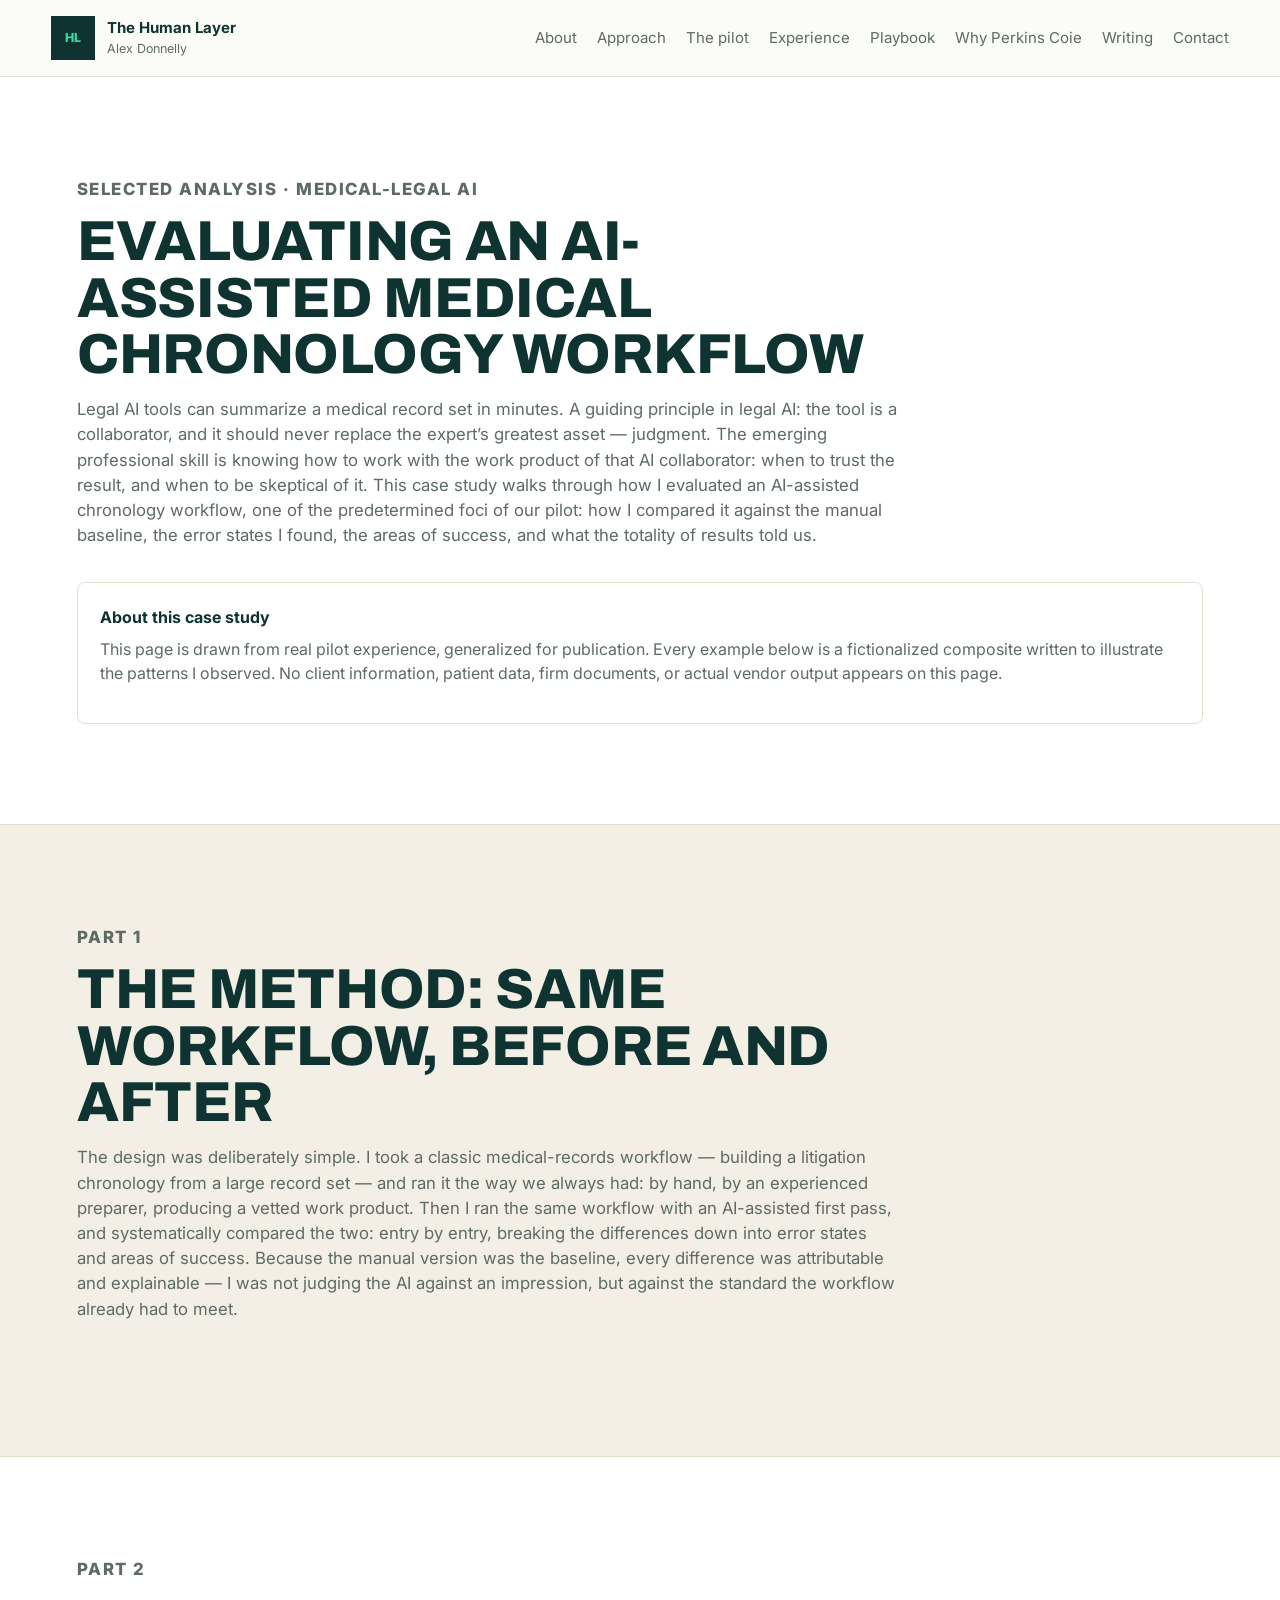
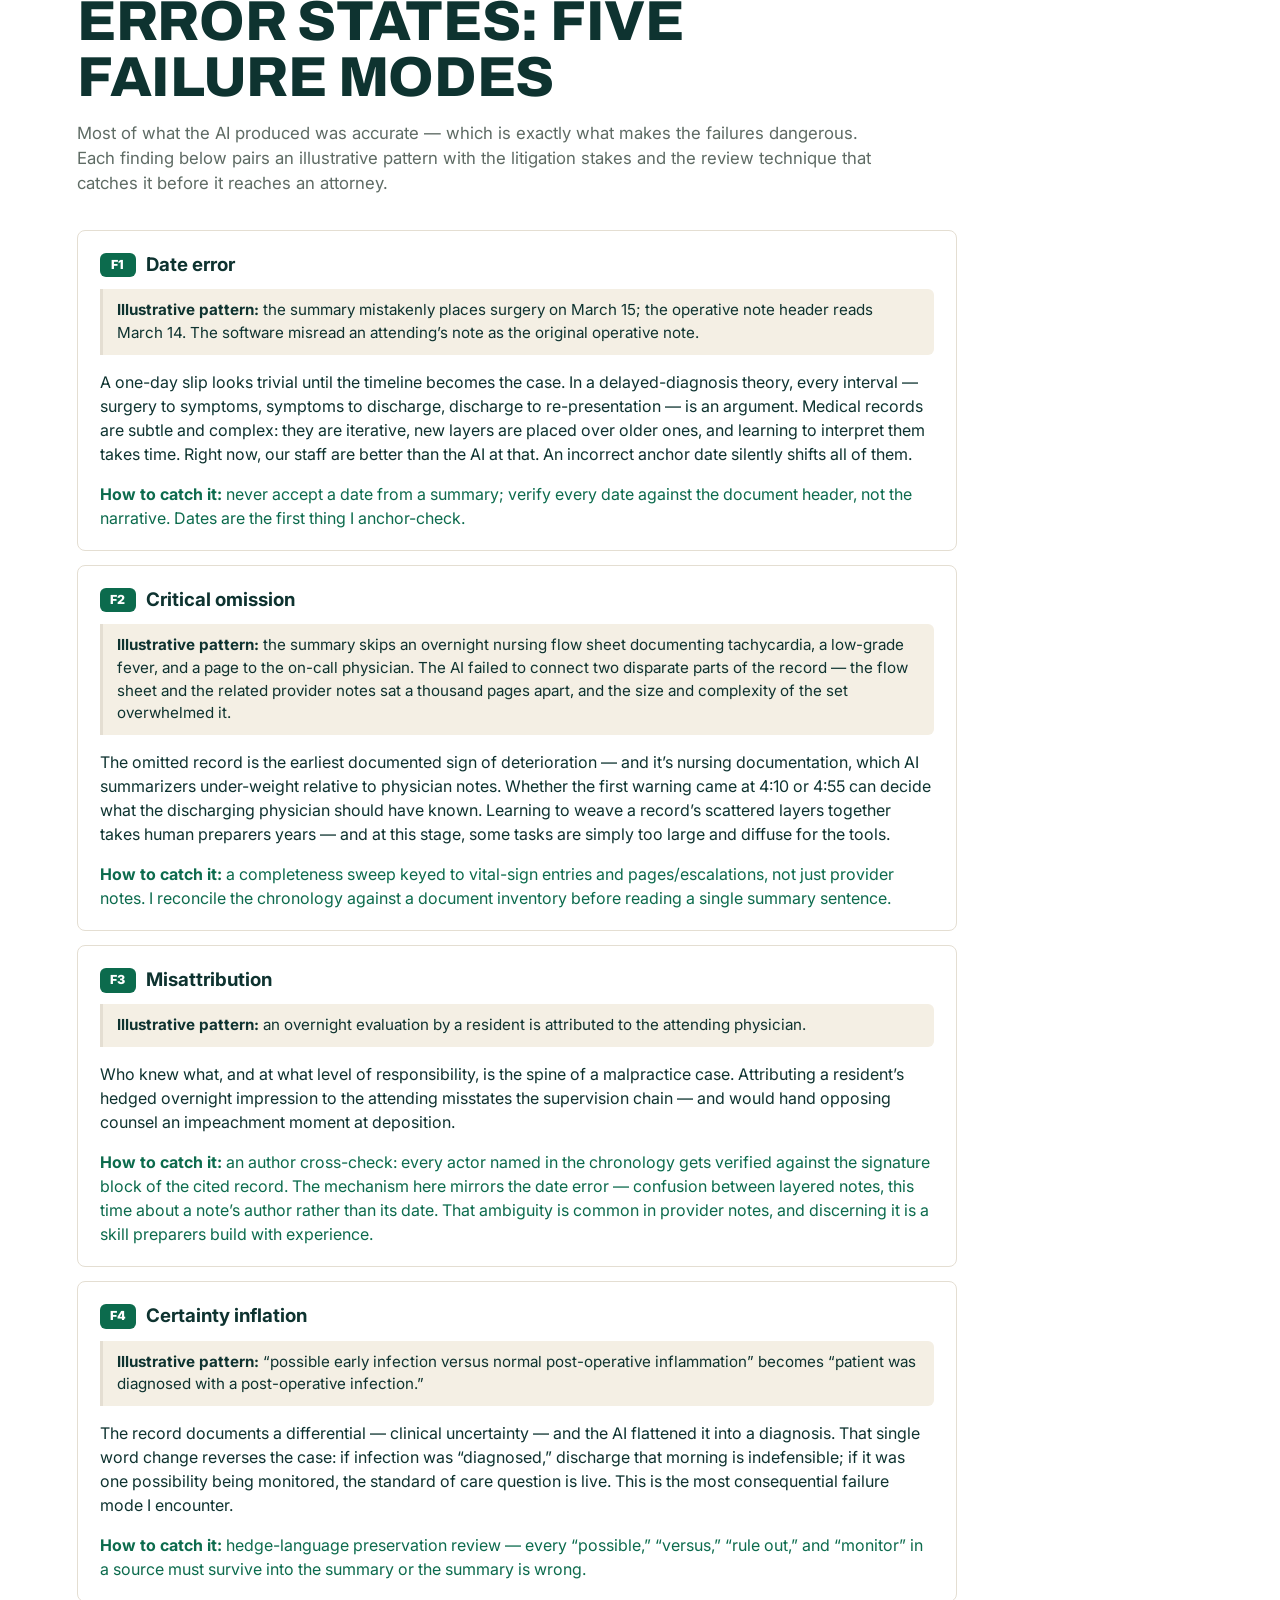
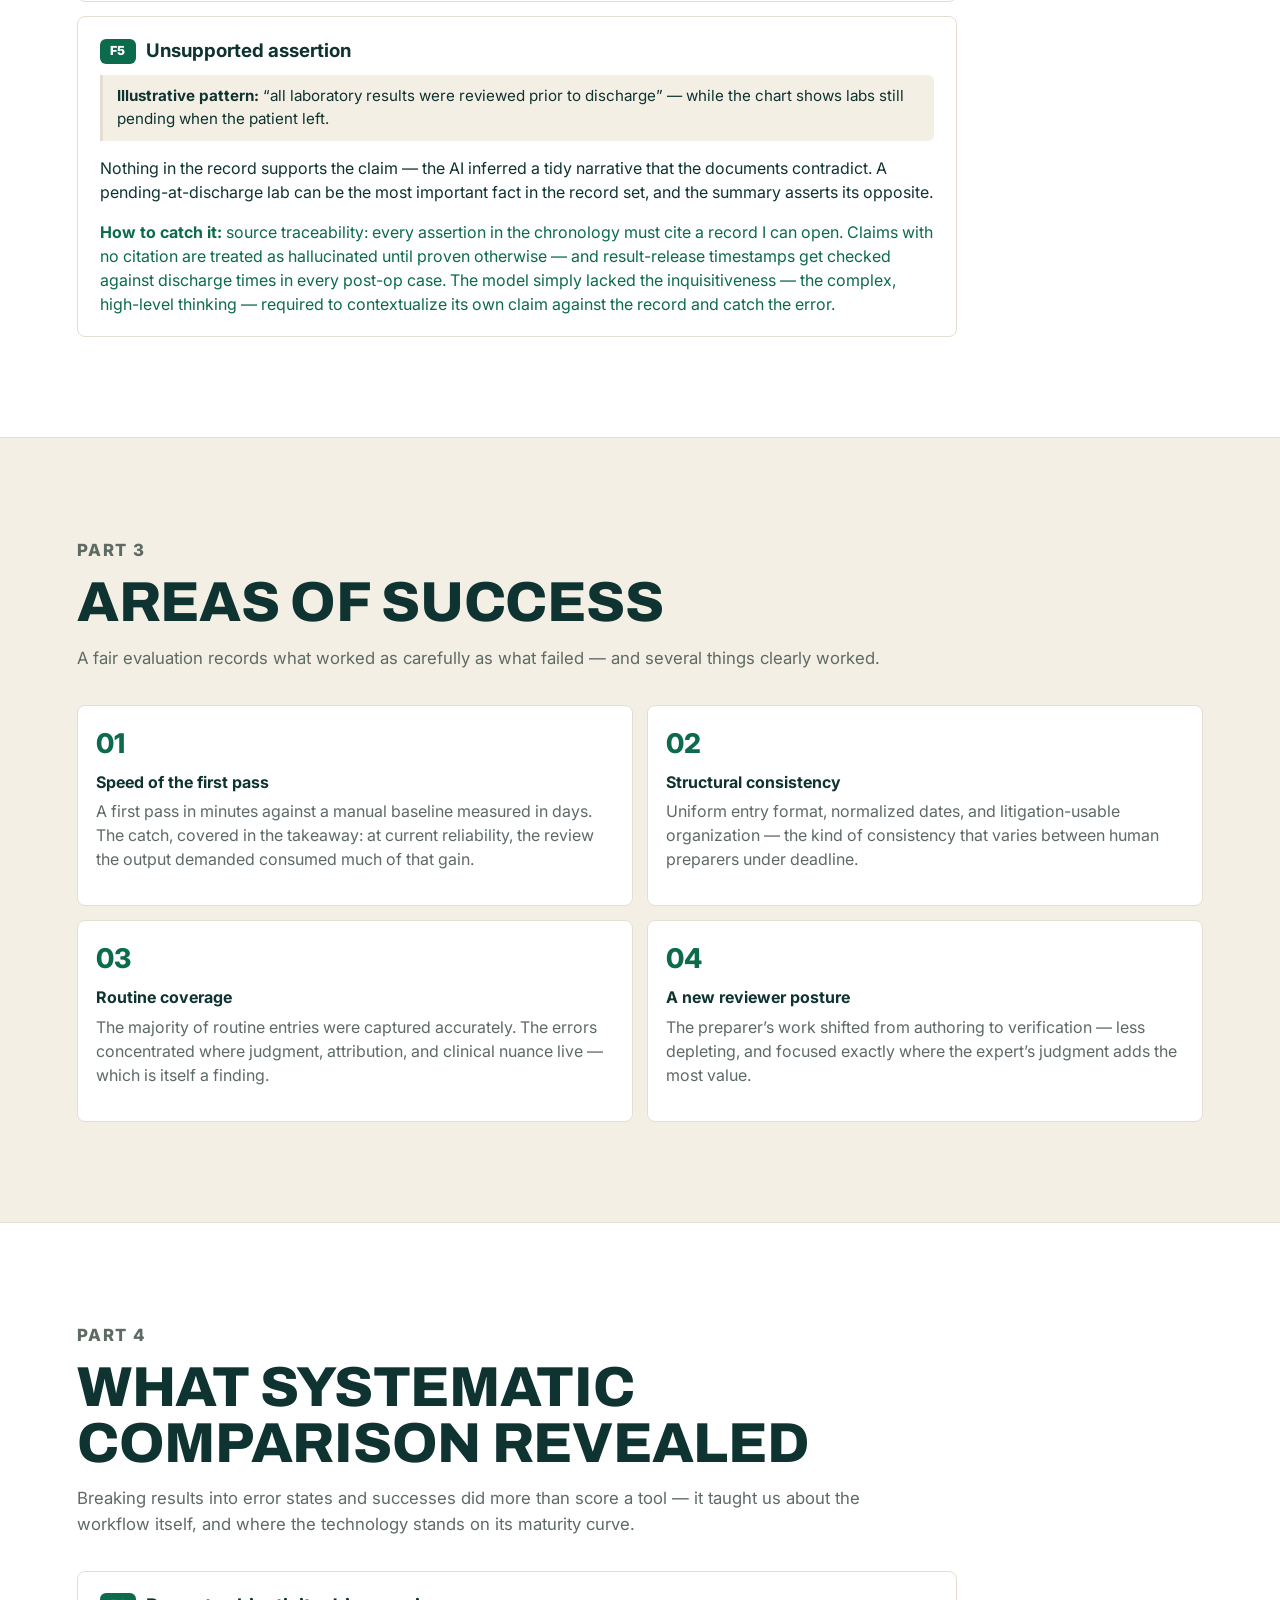
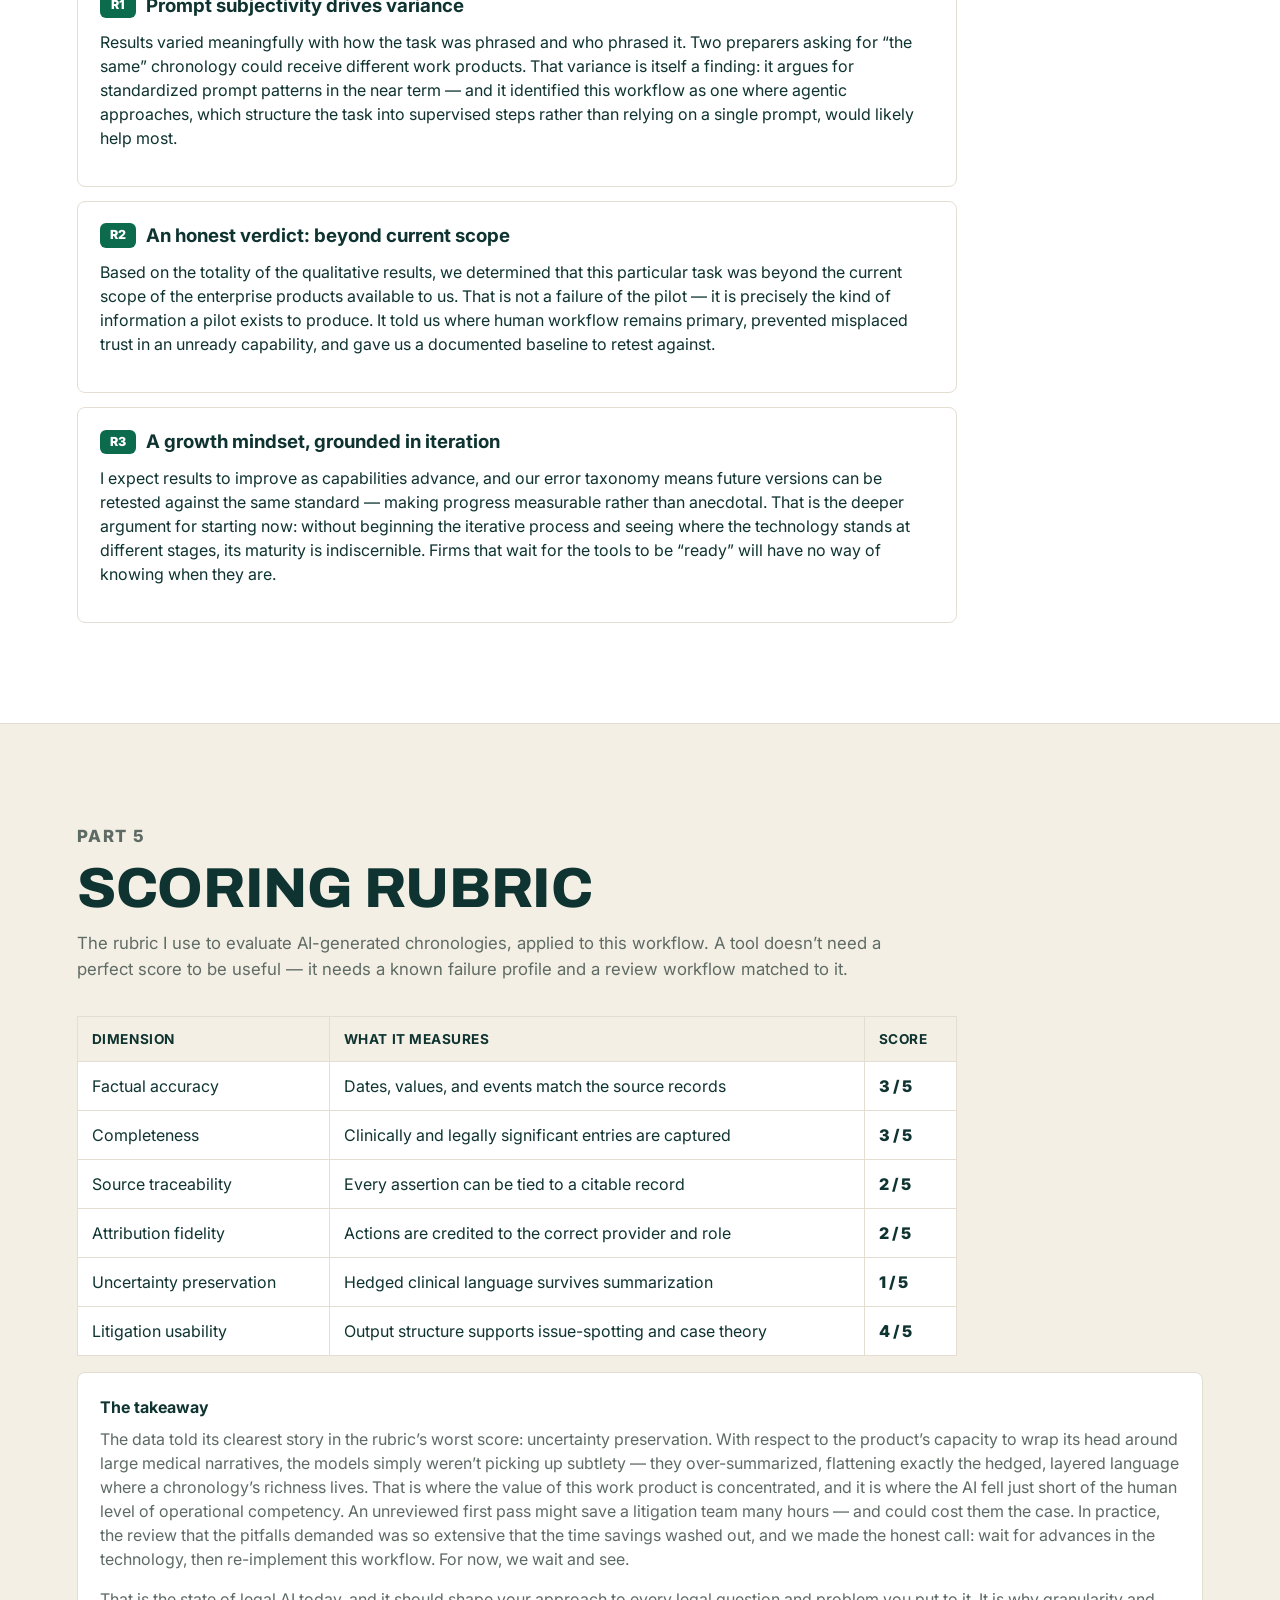
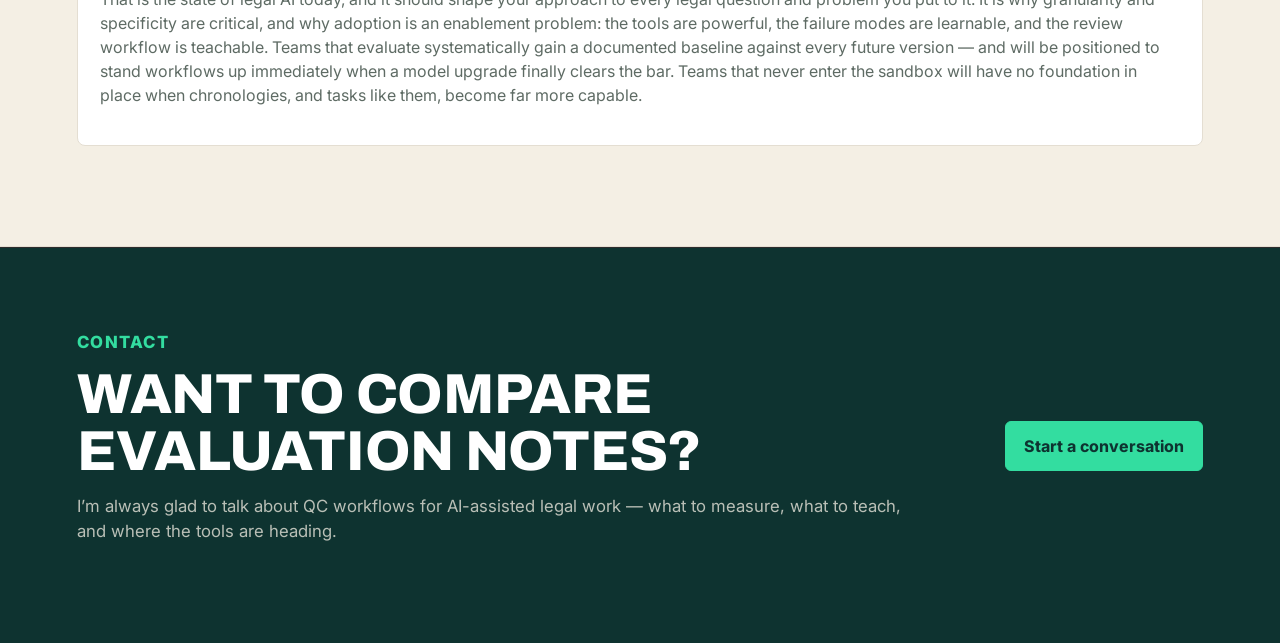
==== chronology-analysis.html @ dec673f4 "Initial commit" ====
<!doctype html>
<html lang="en">
  <head>
    <!-- Google tag (gtag.js) -->
    <script async src="https://www.googletagmanager.com/gtag/js?id=G-5SEJFHV82K"></script>
    <script>
      window.dataLayer = window.dataLayer || [];
      function gtag(){dataLayer.push(arguments);}
      gtag('js', new Date());
      gtag('config', 'G-5SEJFHV82K');
    </script>
    <meta charset="utf-8">
    <meta name="viewport" content="width=device-width, initial-scale=1">
    <title>AI Chronology Analysis: A Worked Case Study | Alex Donnelly</title>
    <meta
      name="description"
      content="A de-identified case study: evaluating an AI-assisted medical chronology workflow against its manual baseline — failure modes, areas of success, a scoring rubric, and what systematic comparison revealed."
    >
    <link rel="icon" href="favicon.svg" type="image/svg+xml">
    <link rel="icon" href="favicon.png" sizes="48x48">
    <link rel="apple-touch-icon" href="apple-touch-icon.png">
    <link rel="preconnect" href="https://fonts.googleapis.com">
    <link rel="preconnect" href="https://fonts.gstatic.com" crossorigin>
    <link href="https://fonts.googleapis.com/css2?family=Archivo:wght@600;700;800&family=Inter:wght@400;500;600;700;800&display=swap" rel="stylesheet">
    <link rel="stylesheet" href="styles.css?v=4">
  </head>
  <body>
    <header class="site-header">
      <a class="brand" href="index.html" aria-label="The Human Layer home">
        <span class="brand-mark" aria-hidden="true">HL</span>
        <span>
          <strong>The Human Layer</strong>
          <small>Alex Donnelly</small>
        </span>
      </a>
      <nav class="nav" aria-label="Primary navigation">
        <a href="index.html#about">About</a>
        <a href="index.html#approach">Approach</a>
        <a href="index.html#pilot">The pilot</a>
        <a href="index.html#experience">Experience</a>
        <a href="index.html#playbook">Playbook</a>
        <a href="index.html#why">Why Perkins Coie</a>
        <a href="index.html#writing">Writing</a>
        <a href="index.html#contact">Contact</a>
      </nav>
    </header>

    <main id="top">
      <section class="section">
        <div class="section-heading">
          <p class="eyebrow">Selected analysis &middot; Medical-legal AI</p>
          <h2>Evaluating an AI-assisted medical chronology workflow</h2>
          <p>
            Legal AI tools can summarize a medical record set in minutes. A guiding principle in legal AI: the
            tool is a collaborator, and it should never replace the expert&rsquo;s greatest asset &mdash;
            judgment. The emerging professional skill is knowing how to work with the work product of that AI
            collaborator: when to trust the result, and when to be skeptical of it. This case study walks through
            how I evaluated an AI-assisted chronology workflow, one of the predetermined foci of our pilot: how I
            compared it against the manual baseline, the error states I found, the areas of success, and what the
            totality of results told us.
          </p>
        </div>

        <div class="project-preview" role="note">
          <strong>About this case study</strong>
          <p>
            This page is drawn from real pilot experience, generalized for publication. Every example below is a
            fictionalized composite written to illustrate the patterns I observed. No client information, patient
            data, firm documents, or actual vendor output appears on this page.
          </p>
        </div>
      </section>

      <section class="section muted">
        <div class="section-heading">
          <p class="eyebrow">Part 1</p>
          <h2>The method: same workflow, before and after</h2>
          <p>
            The design was deliberately simple. I took a classic medical-records workflow &mdash; building a
            litigation chronology from a large record set &mdash; and ran it the way we always had: by hand, by
            an experienced preparer, producing a vetted work product. Then I ran the same workflow with an
            AI-assisted first pass, and systematically compared the two: entry by entry, breaking the differences
            down into error states and areas of success. Because the manual version was the baseline, every
            difference was attributable and explainable &mdash; I was not judging the AI against an impression,
            but against the standard the workflow already had to meet.
          </p>
        </div>
      </section>

      <section class="section">
        <div class="section-heading">
          <p class="eyebrow">Part 2</p>
          <h2>Error states: five failure modes</h2>
          <p>
            Most of what the AI produced was accurate &mdash; which is exactly what makes the failures
            dangerous. Each finding below pairs an illustrative pattern with the litigation stakes and the review
            technique that catches it before it reaches an attorney.
          </p>
        </div>

        <div class="findings-list">
          <article class="finding">
            <h3><span>F1</span> Date error</h3>
            <p class="vs"><strong>Illustrative pattern:</strong> the summary mistakenly places surgery on March
            15; the operative note header reads March 14. The software misread an attending&rsquo;s note as the
            original operative note.</p>
            <p>
              A one-day slip looks trivial until the timeline becomes the case. In a delayed-diagnosis theory,
              every interval &mdash; surgery to symptoms, symptoms to discharge, discharge to re-presentation
              &mdash; is an argument. Medical records are subtle and complex: they are iterative, new layers are
              placed over older ones, and learning to interpret them takes time. Right now, our staff are better
              than the AI at that. An incorrect anchor date silently shifts all of them.
            </p>
            <p class="catch"><strong>How to catch it:</strong> never accept a date from a summary; verify every
            date against the document header, not the narrative. Dates are the first thing I anchor-check.</p>
          </article>

          <article class="finding">
            <h3><span>F2</span> Critical omission</h3>
            <p class="vs"><strong>Illustrative pattern:</strong> the summary skips an overnight nursing flow
            sheet documenting tachycardia, a low-grade fever, and a page to the on-call physician. The AI failed
            to connect two disparate parts of the record &mdash; the flow sheet and the related provider notes
            sat a thousand pages apart, and the size and complexity of the set overwhelmed it.</p>
            <p>
              The omitted record is the earliest documented sign of deterioration &mdash; and it&rsquo;s nursing
              documentation, which AI summarizers under-weight relative to physician notes. Whether the first
              warning came at 4:10 or 4:55 can decide what the discharging physician should have known. Learning
              to weave a record&rsquo;s scattered layers together takes human preparers years &mdash; and at this
              stage, some tasks are simply too large and diffuse for the tools.
            </p>
            <p class="catch"><strong>How to catch it:</strong> a completeness sweep keyed to vital-sign entries
            and pages/escalations, not just provider notes. I reconcile the chronology against a document
            inventory before reading a single summary sentence.</p>
          </article>

          <article class="finding">
            <h3><span>F3</span> Misattribution</h3>
            <p class="vs"><strong>Illustrative pattern:</strong> an overnight evaluation by a resident is
            attributed to the attending physician.</p>
            <p>
              Who knew what, and at what level of responsibility, is the spine of a malpractice case. Attributing
              a resident&rsquo;s hedged overnight impression to the attending misstates the supervision chain
              &mdash; and would hand opposing counsel an impeachment moment at deposition.
            </p>
            <p class="catch"><strong>How to catch it:</strong> an author cross-check: every actor named in the
            chronology gets verified against the signature block of the cited record. The mechanism here mirrors
            the date error &mdash; confusion between layered notes, this time about a note&rsquo;s author rather
            than its date. That ambiguity is common in provider notes, and discerning it is a skill preparers
            build with experience.</p>
          </article>

          <article class="finding">
            <h3><span>F4</span> Certainty inflation</h3>
            <p class="vs"><strong>Illustrative pattern:</strong> &ldquo;possible early infection versus normal
            post-operative inflammation&rdquo; becomes &ldquo;patient was diagnosed with a post-operative
            infection.&rdquo;</p>
            <p>
              The record documents a differential &mdash; clinical uncertainty &mdash; and the AI flattened it
              into a diagnosis. That single word change reverses the case: if infection was &ldquo;diagnosed,&rdquo;
              discharge that morning is indefensible; if it was one possibility being monitored, the standard of
              care question is live. This is the most consequential failure mode I encounter.
            </p>
            <p class="catch"><strong>How to catch it:</strong> hedge-language preservation review &mdash; every
            &ldquo;possible,&rdquo; &ldquo;versus,&rdquo; &ldquo;rule out,&rdquo; and &ldquo;monitor&rdquo; in a
            source must survive into the summary or the summary is wrong.</p>
          </article>

          <article class="finding">
            <h3><span>F5</span> Unsupported assertion</h3>
            <p class="vs"><strong>Illustrative pattern:</strong> &ldquo;all laboratory results were reviewed
            prior to discharge&rdquo; &mdash; while the chart shows labs still pending when the patient left.</p>
            <p>
              Nothing in the record supports the claim &mdash; the AI inferred a tidy narrative that the
              documents contradict. A pending-at-discharge lab can be the most important fact in the record set,
              and the summary asserts its opposite.
            </p>
            <p class="catch"><strong>How to catch it:</strong> source traceability: every assertion in the
            chronology must cite a record I can open. Claims with no citation are treated as hallucinated until
            proven otherwise &mdash; and result-release timestamps get checked against discharge times in every
            post-op case. The model simply lacked the inquisitiveness &mdash; the complex, high-level thinking
            &mdash; required to contextualize its own claim against the record and catch the error.</p>
          </article>
        </div>
      </section>

      <section class="section muted">
        <div class="section-heading">
          <p class="eyebrow">Part 3</p>
          <h2>Areas of success</h2>
          <p>
            A fair evaluation records what worked as carefully as what failed &mdash; and several things clearly
            worked.
          </p>
        </div>

        <div class="enablement-cards">
          <article>
            <span>01</span>
            <h4>Speed of the first pass</h4>
            <p>A first pass in minutes against a manual baseline measured in days. The catch, covered in the
            takeaway: at current reliability, the review the output demanded consumed much of that gain.</p>
          </article>
          <article>
            <span>02</span>
            <h4>Structural consistency</h4>
            <p>Uniform entry format, normalized dates, and litigation-usable organization &mdash; the kind of
            consistency that varies between human preparers under deadline.</p>
          </article>
          <article>
            <span>03</span>
            <h4>Routine coverage</h4>
            <p>The majority of routine entries were captured accurately. The errors concentrated where judgment,
            attribution, and clinical nuance live &mdash; which is itself a finding.</p>
          </article>
          <article>
            <span>04</span>
            <h4>A new reviewer posture</h4>
            <p>The preparer&rsquo;s work shifted from authoring to verification &mdash; less depleting, and
            focused exactly where the expert&rsquo;s judgment adds the most value.</p>
          </article>
        </div>
      </section>

      <section class="section">
        <div class="section-heading">
          <p class="eyebrow">Part 4</p>
          <h2>What systematic comparison revealed</h2>
          <p>
            Breaking results into error states and successes did more than score a tool &mdash; it taught us
            about the workflow itself, and where the technology stands on its maturity curve.
          </p>
        </div>

        <div class="findings-list">
          <article class="finding">
            <h3><span>R1</span> Prompt subjectivity drives variance</h3>
            <p>
              Results varied meaningfully with how the task was phrased and who phrased it. Two preparers asking
              for &ldquo;the same&rdquo; chronology could receive different work products. That variance is itself
              a finding: it argues for standardized prompt patterns in the near term &mdash; and it identified
              this workflow as one where agentic approaches, which structure the task into supervised steps rather
              than relying on a single prompt, would likely help most.
            </p>
          </article>
          <article class="finding">
            <h3><span>R2</span> An honest verdict: beyond current scope</h3>
            <p>
              Based on the totality of the qualitative results, we determined that this particular task was
              beyond the current scope of the enterprise products available to us. That is not a failure of the
              pilot &mdash; it is precisely the kind of information a pilot exists to produce. It told us where
              human workflow remains primary, prevented misplaced trust in an unready capability, and gave us a
              documented baseline to retest against.
            </p>
          </article>
          <article class="finding">
            <h3><span>R3</span> A growth mindset, grounded in iteration</h3>
            <p>
              I expect results to improve as capabilities advance, and our error taxonomy means future versions
              can be retested against the same standard &mdash; making progress measurable rather than anecdotal.
              That is the deeper argument for starting now: without beginning the iterative process and seeing
              where the technology stands at different stages, its maturity is indiscernible. Firms that wait for
              the tools to be &ldquo;ready&rdquo; will have no way of knowing when they are.
            </p>
          </article>
        </div>
      </section>

      <section class="section muted">
        <div class="section-heading">
          <p class="eyebrow">Part 5</p>
          <h2>Scoring rubric</h2>
          <p>
            The rubric I use to evaluate AI-generated chronologies, applied to this workflow. A tool doesn&rsquo;t
            need a perfect score to be useful &mdash; it needs a known failure profile and a review workflow
            matched to it.
          </p>
        </div>

        <table class="rubric">
          <thead>
            <tr><th>Dimension</th><th>What it measures</th><th>Score</th></tr>
          </thead>
          <tbody>
            <tr><td>Factual accuracy</td><td>Dates, values, and events match the source records</td><td>3 / 5</td></tr>
            <tr><td>Completeness</td><td>Clinically and legally significant entries are captured</td><td>3 / 5</td></tr>
            <tr><td>Source traceability</td><td>Every assertion can be tied to a citable record</td><td>2 / 5</td></tr>
            <tr><td>Attribution fidelity</td><td>Actions are credited to the correct provider and role</td><td>2 / 5</td></tr>
            <tr><td>Uncertainty preservation</td><td>Hedged clinical language survives summarization</td><td>1 / 5</td></tr>
            <tr><td>Litigation usability</td><td>Output structure supports issue-spotting and case theory</td><td>4 / 5</td></tr>
          </tbody>
        </table>

        <div class="project-preview" role="note">
          <strong>The takeaway</strong>
          <p>
            The data told its clearest story in the rubric&rsquo;s worst score: uncertainty preservation. With
            respect to the product&rsquo;s capacity to wrap its head around large medical narratives, the models
            simply weren&rsquo;t picking up subtlety &mdash; they over-summarized, flattening exactly the hedged,
            layered language where a chronology&rsquo;s richness lives. That is where the value of this work
            product is concentrated, and it is where the AI fell just short of the human level of operational
            competency. An unreviewed first pass might save a litigation team many hours &mdash; and could cost
            them the case. In practice, the review that the pitfalls demanded was so extensive that the time
            savings washed out, and we made the honest call: wait for advances in the technology, then
            re-implement this workflow. For now, we wait and see.
          </p>
          <p>
            That is the state of legal AI today, and it should shape your approach to every legal question and
            problem you put to it. It is why granularity and specificity are critical, and why adoption is an
            enablement problem: the tools are powerful, the failure modes are learnable, and the review workflow
            is teachable. Teams that evaluate systematically gain a documented baseline against every future
            version &mdash; and will be positioned to stand workflows up immediately when a model upgrade finally
            clears the bar. Teams that never enter the sandbox will have no foundation in place when chronologies,
            and tasks like them, become far more capable.
          </p>
        </div>
      </section>

      <section class="contact-section">
        <div>
          <p class="eyebrow">Contact</p>
          <h2>Want to compare evaluation notes?</h2>
          <p>
            I&rsquo;m always glad to talk about QC workflows for AI-assisted legal work &mdash; what to measure,
            what to teach, and where the tools are heading.
          </p>
        </div>
        <a class="button primary" href="mailto:a.james.donnelly@gmail.com">Start a conversation</a>
      </section>
    </main>
  </body>
</html>
---- styles.css ----
:root {
  color-scheme: light;
  --ink: #0e3330;
  --muted: #5e6b64;
  --line: #e4ded2;
  --paper: #ffffff;
  --soft: #f4efe4;
  --blue: #0c6b4d;
  --brand: #33dda0;
  --green: #2f6b50;
  --gold: #33dda0;
  --rust: #0c6b4d;
  --white: #ffffff;
  --shadow: 0 16px 40px rgba(20, 20, 25, 0.06);
}

* {
  box-sizing: border-box;
}

html {
  scroll-behavior: smooth;
}

body {
  margin: 0;
  background: var(--paper);
  color: var(--ink);
  font-family:
    Inter, ui-sans-serif, system-ui, -apple-system, BlinkMacSystemFont, "Segoe UI", sans-serif;
  line-height: 1.5;
}

a {
  color: inherit;
}

.site-header {
  position: sticky;
  top: 0;
  z-index: 10;
  display: flex;
  align-items: center;
  justify-content: space-between;
  gap: 24px;
  padding: 16px clamp(18px, 4vw, 56px);
  border-bottom: 1px solid var(--line);
  background: rgba(251, 250, 247, 0.82);
  backdrop-filter: blur(16px);
}

.brand {
  display: inline-flex;
  align-items: center;
  gap: 12px;
  min-width: 230px;
  text-decoration: none;
}

.brand-mark {
  display: grid;
  width: 44px;
  height: 44px;
  place-items: center;
  border: 1px solid var(--ink);
  background: var(--ink);
  color: var(--white);
  font-size: 0.78rem;
  font-weight: 800;
}

.brand strong,
.brand small {
  display: block;
}

.brand strong {
  font-size: 0.94rem;
}

.brand small {
  color: var(--muted);
  font-size: 0.78rem;
}

.nav {
  display: flex;
  flex-wrap: wrap;
  justify-content: flex-end;
  gap: 8px 20px;
  color: var(--muted);
  font-size: 0.94rem;
}

.nav a {
  text-decoration: none;
}

.nav a:hover {
  color: var(--ink);
}

.hero {
  display: grid;
  grid-template-columns: minmax(0, 1.25fr) minmax(300px, 0.7fr);
  gap: clamp(28px, 5vw, 64px);
  align-items: center;
  min-height: calc(84svh - 78px);
  padding: clamp(30px, 4vw, 52px) clamp(18px, 6vw, 80px) clamp(22px, 3vw, 38px);
  border-bottom: 1px solid var(--line);
}

.eyebrow {
  margin: 0 0 12px;
  color: var(--blue);
  font-size: 0.78rem;
  font-weight: 800;
  letter-spacing: 0.09em;
  text-transform: uppercase;
}

/* Hero tag styled as a bordered pill, like Eve's */
.hero .eyebrow {
  display: inline-block;
  margin-bottom: 22px;
  padding: 10px 22px;
  border: 1px solid var(--blue);
  border-radius: 999px;
  background: var(--blue);
  color: var(--white);
  font-size: 1rem;
  font-weight: 600;
  letter-spacing: 0;
  text-transform: none;
}

h1,
h2,
h3,
h4,
p {
  margin-top: 0;
}

h1 {
  max-width: 910px;
  margin-bottom: 18px;
  font-family: Inter, ui-sans-serif, system-ui, -apple-system, "Segoe UI", sans-serif;
  font-size: clamp(2.7rem, 4vw, 4.35rem);
  font-weight: 750;
  letter-spacing: -0.022em;
  line-height: 1.02;
}

.lede {
  max-width: 760px;
  color: var(--muted);
  font-size: clamp(1.04rem, 1.55vw, 1.22rem);
}

.hero-actions {
  display: flex;
  flex-wrap: wrap;
  gap: 12px;
  margin-top: 26px;
}

.button {
  display: inline-flex;
  align-items: center;
  justify-content: center;
  min-height: 44px;
  padding: 12px 18px;
  border: 1px solid var(--ink);
  border-radius: 6px;
  font-weight: 750;
  text-decoration: none;
}

.button.primary {
  background: var(--blue);
  border-color: var(--blue);
  color: var(--white);
}

.button.secondary {
  background: transparent;
}

.systems-panel {
  border: 1px solid var(--line);
  border-radius: 8px;
  background:
    linear-gradient(135deg, rgba(31, 29, 26, 0.06), transparent 34%),
    linear-gradient(315deg, rgba(185, 90, 255, 0.16), transparent 42%),
    var(--white);
  box-shadow: var(--shadow);
  overflow: hidden;
}

.panel-head,
.legend {
  display: flex;
  align-items: center;
  justify-content: space-between;
  gap: 16px;
  padding: 16px;
  color: var(--muted);
  font-size: 0.84rem;
}

.panel-head {
  border-bottom: 1px solid var(--line);
}

.status-dot {
  color: var(--green);
  font-weight: 800;
}

.workflow-grid {
  display: grid;
  grid-template-columns: repeat(2, minmax(0, 1fr));
  gap: 12px;
  padding: 18px;
}

.workflow-node {
  position: relative;
  display: grid;
  min-height: 76px;
  place-items: center;
  border: 1px solid var(--line);
  border-radius: 8px;
  background: rgba(255, 255, 255, 0.82);
  font-weight: 800;
}

.workflow-node::after {
  content: "";
  position: absolute;
  right: -7px;
  bottom: -7px;
  width: 18px;
  height: 18px;
  border-radius: 50%;
  background: var(--blue);
}

.workflow-node.human::after {
  background: var(--gold);
}

.legend {
  border-top: 1px solid var(--line);
}

.legend span {
  display: inline-flex;
  align-items: center;
  gap: 8px;
}

.legend i {
  width: 10px;
  height: 10px;
  border-radius: 50%;
}

.human-key {
  background: var(--gold);
}

.ai-key {
  background: var(--blue);
}

.thesis-band {
  padding: 28px clamp(18px, 6vw, 80px);
  background: var(--ink);
  color: var(--white);
}

.thesis-band p {
  max-width: 1180px;
  margin: 0 auto;
  font-family: Inter, ui-sans-serif, system-ui, -apple-system, "Segoe UI", sans-serif;
  font-size: clamp(1.35rem, 2.6vw, 2.35rem);
  font-weight: 600;
  letter-spacing: -0.012em;
  line-height: 1.2;
}

.section {
  padding: clamp(58px, 8vw, 100px) clamp(18px, 6vw, 80px);
}

.section.muted {
  background: var(--soft);
  border-block: 1px solid var(--line);
}

.section-heading {
  max-width: 820px;
  margin-bottom: 34px;
}

.section-heading h2,
.contact-section h2 {
  margin-bottom: 14px;
  font-family: Inter, ui-sans-serif, system-ui, -apple-system, "Segoe UI", sans-serif;
  font-size: clamp(2rem, 4.4vw, 4.2rem);
  font-weight: 700;
  letter-spacing: -0.018em;
  line-height: 1.03;
}

.section-heading p,
.contact-section p {
  color: var(--muted);
  font-size: 1.05rem;
}

.blueprint-layout {
  display: grid;
  grid-template-columns: minmax(280px, 0.72fr) minmax(0, 1.28fr);
  gap: 18px;
}

.blueprint-stage,
.project-card,
.project-preview,
.writing-list article {
  border: 1px solid var(--line);
  border-radius: 8px;
  background: var(--white);
}

.blueprint-stage {
  padding: 22px;
}

.blueprint-stage.emphasized {
  background: #f8faf7;
}

.stage-header {
  margin-bottom: 22px;
}

.stage-header h3 {
  margin-bottom: 4px;
  font-size: 1.24rem;
}

.stage-header p {
  color: var(--muted);
}

.timeline {
  margin: 0;
  padding: 0;
  list-style: none;
  counter-reset: workflow;
  display: flex;
  flex-direction: column;
  gap: 12px;
}

.timeline li {
  counter-increment: workflow;
  position: relative;
  padding-left: 46px;
  min-height: 34px;
  color: var(--muted);
}

.timeline li::before {
  content: counter(workflow, decimal-leading-zero);
  position: absolute;
  left: 0;
  top: 0;
  box-sizing: border-box;
  width: 34px;
  height: 34px;
  display: flex;
  align-items: center;
  justify-content: center;
  border: 1px solid var(--line);
  border-radius: 50%;
  color: var(--ink);
  font-size: 0.72rem;
  font-weight: 850;
}

.enablement-cards,
.project-grid,
.writing-list {
  display: grid;
  grid-template-columns: repeat(2, minmax(0, 1fr));
  gap: 14px;
}

.enablement-cards article {
  min-height: 170px;
  padding: 18px;
  border: 1px solid var(--line);
  border-radius: 8px;
  background: var(--white);
}

.enablement-cards span,
.writing-list span {
  color: var(--muted);
  font-size: 0.76rem;
  font-weight: 850;
}

.enablement-cards h4,
.writing-list h3,
.project-card h3 {
  margin: 8px 0 8px;
  line-height: 1.16;
}

.enablement-cards p,
.writing-list p,
.project-card p,
.project-preview p {
  color: var(--muted);
}

.project-grid {
  grid-template-columns: repeat(3, minmax(0, 1fr));
}

.project-card {
  display: flex;
  min-height: 250px;
  flex-direction: column;
  padding: 22px;
}

.text-button {
  align-self: flex-start;
  margin-top: auto;
  padding: 0;
  border: 0;
  background: none;
  color: var(--blue);
  cursor: pointer;
  font: inherit;
  font-weight: 850;
}

.text-button:hover {
  text-decoration: underline;
}

.project-preview {
  margin-top: 16px;
  padding: 22px;
}

.project-preview strong {
  display: block;
  margin-bottom: 8px;
}

.writing-list article {
  padding: 22px;
}

.writing-list {
  grid-template-columns: repeat(2, minmax(0, 1fr));
}

.contact-section {
  display: grid;
  grid-template-columns: minmax(0, 1fr) auto;
  gap: 24px;
  align-items: center;
  padding: clamp(48px, 7vw, 82px) clamp(18px, 6vw, 80px);
  background: var(--white);
  border-top: 1px solid var(--line);
}

.contact-section > div {
  max-width: 850px;
}

@media (max-width: 920px) {
  .site-header,
  .contact-section {
    align-items: flex-start;
    flex-direction: column;
  }

  .hero,
  .blueprint-layout,
  .project-grid,
  .writing-list {
    grid-template-columns: 1fr;
  }

  .hero {
    min-height: auto;
  }

  .contact-section {
    display: flex;
  }
}

@media (max-width: 620px) {
  .site-header {
    position: static;
  }

  .brand {
    min-width: 0;
  }

  .nav {
    justify-content: flex-start;
  }

  .enablement-cards {
    grid-template-columns: 1fr;
  }

  .systems-panel {
    display: none;
  }

  .hero {
    padding-top: 32px;
    padding-bottom: 28px;
  }

  h1 {
    font-size: clamp(2.35rem, 11vw, 3rem);
    line-height: 1.03;
  }

  .panel-head,
  .legend {
    align-items: flex-start;
    flex-direction: column;
  }
}

.about-layout {
  display: grid;
  grid-template-columns: 280px 1fr;
  gap: 2.5rem;
  align-items: start;
}

.about-photo {
  width: 100%;
  height: auto;
  border-radius: 14px;
  box-shadow: var(--shadow);
  border: 1px solid var(--line);
}

.about-copy {
  margin: 0;
}

@media (max-width: 920px) {
  .about-layout {
    grid-template-columns: 1fr;
  }

  .about-photo {
    max-width: 240px;
  }
}

/* ===== Evaluation case study ===== */
.records-list,
.findings-list {
  display: grid;
  gap: 14px;
  max-width: 880px;
}

.record {
  padding: 16px 20px;
  border: 1px solid var(--line);
  border-radius: 8px;
  background: var(--white);
}

.record header {
  display: flex;
  align-items: baseline;
  gap: 10px;
  margin-bottom: 6px;
  color: var(--muted);
  font-size: 0.85rem;
  font-weight: 700;
}

.record-id {
  display: inline-grid;
  min-width: 34px;
  padding: 2px 6px;
  place-items: center;
  border-radius: 6px;
  background: var(--ink);
  color: var(--white);
  font-size: 0.74rem;
  font-weight: 850;
}

.record p {
  margin: 0;
  font-family: Inter, ui-sans-serif, system-ui, -apple-system, "Segoe UI", sans-serif;
  font-size: 0.98rem;
}

.ai-chronology {
  display: grid;
  gap: 12px;
  max-width: 880px;
  margin: 0;
  padding: 0;
  list-style: none;
}

.ai-chronology li {
  position: relative;
  padding: 14px 18px;
  border: 1px solid var(--rust);
  border-left-width: 5px;
  border-radius: 8px;
  background: #fdf6f3;
}

.ai-chronology li.ok {
  border-color: var(--line);
  border-left-color: var(--green);
  background: var(--white);
}

.chrono-date {
  color: var(--muted);
  font-size: 0.8rem;
  font-weight: 850;
  letter-spacing: 0.04em;
  text-transform: uppercase;
}

.ai-chronology .flag {
  position: absolute;
  top: 12px;
  right: 14px;
  color: var(--rust);
  font-size: 0.8rem;
  font-weight: 850;
}

.ai-chronology p {
  margin: 6px 0 0;
}

.finding {
  padding: 20px 22px;
  border: 1px solid var(--line);
  border-radius: 8px;
  background: var(--white);
}

.finding h3 {
  display: flex;
  align-items: center;
  gap: 10px;
  margin-bottom: 10px;
}

.finding h3 span {
  display: inline-grid;
  min-width: 36px;
  padding: 3px 8px;
  place-items: center;
  border-radius: 6px;
  background: var(--rust);
  color: var(--white);
  font-size: 0.78rem;
  font-weight: 850;
}

.finding .vs {
  padding: 10px 14px;
  border-left: 3px solid var(--line);
  background: var(--soft);
  border-radius: 0 6px 6px 0;
  font-size: 0.95rem;
}

.finding .catch {
  margin-bottom: 0;
  color: var(--blue);
}

.rubric {
  width: 100%;
  max-width: 880px;
  border-collapse: collapse;
  background: var(--white);
}

.rubric th,
.rubric td {
  padding: 12px 14px;
  border: 1px solid var(--line);
  text-align: left;
}

.rubric th {
  background: var(--soft);
  font-size: 0.85rem;
  letter-spacing: 0.04em;
  text-transform: uppercase;
}

.rubric td:last-child {
  font-weight: 850;
  white-space: nowrap;
}

a.text-button {
  text-decoration: none;
}

a.text-button:hover {
  text-decoration: underline;
}

.post-body {
  max-width: 740px;
}

.post-body p {
  margin-bottom: 1.2em;
  font-size: 1.05rem;
  line-height: 1.65;
}

.writing-list h3 a {
  text-decoration: none;
}

.writing-list h3 a:hover {
  text-decoration: underline;
}

/* Hero stack diagram: The Human Layer */
.stack {
  display: grid;
  gap: 6px;
  padding: 22px;
}

.stack-layer {
  display: grid;
  gap: 2px;
  padding: 16px 18px;
  border: 1px solid var(--line);
  border-radius: 8px;
  background: rgba(255, 255, 255, 0.85);
  text-align: center;
}

.stack-layer strong {
  font-size: 1.02rem;
}

.stack-layer span {
  color: var(--muted);
  font-size: 0.82rem;
}

.stack-layer.human-layer {
  border-color: var(--ink);
  background: var(--ink);
  box-shadow: var(--shadow);
}

.stack-layer.human-layer strong {
  color: var(--white);
  font-family: Inter, ui-sans-serif, system-ui, -apple-system, "Segoe UI", sans-serif;
  font-size: 1.18rem;
  font-weight: 500;
}

.stack-layer.human-layer span {
  color: rgba(251, 252, 250, 0.75);
}

.stack-flow {
  color: var(--gold);
  font-size: 0.6rem;
  letter-spacing: 0.4em;
  text-align: center;
}

.project-grid.single {
  grid-template-columns: 1fr;
  max-width: 780px;
}

.project-grid.single .project-card {
  min-height: 0;
  gap: 6px;
}

.blueprint-cta {
  max-width: 780px;
}

.blueprint-cta a {
  color: var(--blue);
  font-weight: 750;
}

/* Workflow inventory table: balance column widths */
.rubric.inventory {
  table-layout: fixed;
}

.rubric.inventory th:nth-child(1) { width: 16%; }
.rubric.inventory th:nth-child(2) { width: 32%; }
.rubric.inventory th:nth-child(3) { width: 27%; }
.rubric.inventory th:nth-child(4) { width: 25%; }

.rubric.inventory td:last-child {
  font-weight: 400;
  white-space: normal;
}

/* Triage job-aid table: balanced 3-column layout */
.rubric.triage {
  table-layout: fixed;
}

.rubric.triage th,
.rubric.triage td {
  vertical-align: top;
  word-wrap: break-word;
  overflow-wrap: break-word;
}

.rubric.triage th:nth-child(1) { width: 32%; }
.rubric.triage th:nth-child(2) { width: 30%; }
.rubric.triage th:nth-child(3) { width: 38%; }

.rubric.triage td:last-child {
  font-weight: 400;
  white-space: normal;
}

/* Product-update format-map table: balanced 4-column layout */
.rubric.formats {
  table-layout: fixed;
}

.rubric.formats th,
.rubric.formats td {
  vertical-align: top;
  word-wrap: break-word;
  overflow-wrap: break-word;
}

.rubric.formats th:nth-child(1) { width: 18%; }
.rubric.formats th:nth-child(2) { width: 18%; }
.rubric.formats th:nth-child(3) { width: 20%; }
.rubric.formats th:nth-child(4) { width: 44%; }

.rubric.formats td:last-child {
  font-weight: 400;
  white-space: normal;
}

/* Release-note block (mirrors Harvey's release-notes layout) */
.relnote {
  max-width: 760px;
  padding: 26px 28px;
  border: 1px solid var(--line);
  border-radius: 10px;
  background: var(--white);
  box-shadow: var(--shadow);
}

.relnote-head {
  display: flex;
  align-items: baseline;
  justify-content: space-between;
  gap: 16px;
  flex-wrap: wrap;
}

.relnote-head h3 {
  margin: 0;
  font-family: Inter, ui-sans-serif, system-ui, -apple-system, "Segoe UI", sans-serif;
  font-weight: 500;
  font-size: 1.65rem;
  line-height: 1.1;
}

.relnote-date {
  color: var(--muted);
  font-size: 0.85rem;
  white-space: nowrap;
}

.pill {
  display: inline-block;
  margin-top: 12px;
  padding: 4px 12px;
  border-radius: 999px;
  background: var(--soft);
  color: var(--muted);
  font-size: 0.74rem;
  font-weight: 700;
  letter-spacing: 0.02em;
}

.relnote-meta {
  display: grid;
  grid-template-columns: repeat(auto-fit, minmax(130px, 1fr));
  gap: 14px 22px;
  margin: 20px 0;
  padding: 18px 0;
  border-top: 1px solid var(--line);
  border-bottom: 1px solid var(--line);
}

.relnote-meta div {
  display: grid;
  gap: 3px;
}

.relnote-meta dt {
  margin: 0;
  color: var(--muted);
  font-size: 0.68rem;
  font-weight: 800;
  letter-spacing: 0.08em;
  text-transform: uppercase;
}

.relnote-meta dd {
  margin: 0;
  font-size: 0.92rem;
  color: var(--ink);
}

.relnote h4 {
  margin: 18px 0 6px;
  color: var(--rust);
  font-size: 0.76rem;
  font-weight: 800;
  letter-spacing: 0.08em;
  text-transform: uppercase;
}

.relnote p {
  margin: 0;
  color: var(--muted);
}

.relnote p + h4 {
  margin-top: 18px;
}

/* Subtle hovers & dividers (restrained, Harvey-style) */
.project-card,
.writing-list article,
.enablement-cards article,
.blueprint-stage,
.finding,
.record,
.systems-panel {
  transition: border-color 0.22s ease, box-shadow 0.22s ease, transform 0.22s ease;
}

.project-card:hover,
.writing-list article:hover,
.enablement-cards article:hover,
.finding:hover {
  border-color: #e0d8cb;
  box-shadow: 0 10px 30px rgba(31, 29, 26, 0.05);
}

.nav a {
  transition: color 0.18s ease;
}

.text-button {
  transition: color 0.18s ease;
}

/* Two-column meta table (label / value) */
.rubric.meta {
  table-layout: fixed;
}

.rubric.meta td {
  vertical-align: top;
}

.rubric.meta td:nth-child(1) { width: 22%; }

.rubric.meta td:last-child {
  font-weight: 400;
  white-space: normal;
}

/* Enablement-suite tiles */
.suite-block {
  margin-top: 20px;
}

.suite-block .suite-title {
  margin: 6px 0 10px;
  font-size: clamp(1.5rem, 2.6vw, 2.1rem);
  font-weight: 700;
  letter-spacing: -0.015em;
  line-height: 1.1;
}

.suite-block .suite-lede {
  max-width: 60ch;
  margin: 0 0 4px;
  color: var(--muted);
}

.suite-tiles {
  display: grid;
  grid-template-columns: repeat(3, minmax(0, 1fr));
  gap: 16px;
  margin-top: 22px;
}

.suite-tile {
  display: flex;
  flex-direction: column;
  gap: 10px;
  padding: 22px;
  border: 1px solid var(--line);
  border-radius: 12px;
  background: var(--white);
  color: var(--ink);
  text-decoration: none;
  transition:
    background 0.18s ease,
    border-color 0.18s ease,
    transform 0.18s ease,
    box-shadow 0.18s ease;
}

a.suite-tile:hover {
  background: #edece8;
  border-color: #d3d3cd;
  transform: translateY(-3px);
  box-shadow: var(--shadow);
}

a.suite-tile:focus-visible {
  outline: 2px solid var(--ink);
  outline-offset: 2px;
}

.suite-tag {
  font-size: 0.7rem;
  font-weight: 800;
  letter-spacing: 0.04em;
  text-transform: uppercase;
  color: var(--muted);
}

.suite-tile h4 {
  margin: 0;
  font-size: 1.1rem;
  font-weight: 700;
  letter-spacing: -0.01em;
  line-height: 1.2;
}

.suite-tile p {
  margin: 0;
  color: var(--muted);
  font-size: 0.95rem;
  line-height: 1.5;
}

.suite-action {
  margin-top: auto;
  padding-top: 6px;
  color: var(--blue);
  font-weight: 850;
}

.suite-action span {
  display: inline-block;
  transition: transform 0.18s ease;
}

a.suite-tile:hover .suite-action span {
  transform: translateX(4px);
}

.suite-tile--audio .suite-audio {
  width: 100%;
  margin-top: auto;
  padding-top: 4px;
}

.suite-footnote {
  margin-top: 18px;
  color: var(--muted);
  font-size: 0.9rem;
}

.suite-footnote a {
  font-weight: 700;
}

@media (max-width: 820px) {
  .suite-tiles {
    grid-template-columns: 1fr;
  }
}

/* ===== Contrast & vibrancy pass ===== */

/* Vibrant section numbers and tags */
.enablement-cards span {
  color: var(--blue);
  font-size: 1.7rem;
  font-weight: 800;
  letter-spacing: -0.01em;
}

.writing-list span,
.suite-tag {
  color: var(--blue);
}

.timeline li::before {
  border-color: var(--brand);
  color: var(--blue);
}

/* Card hover gains a purple edge */
.enablement-cards article:hover,
.writing-list article:hover,
.finding:hover,
.blueprint-stage:hover {
  border-color: var(--brand);
  box-shadow: 0 12px 30px rgba(111, 45, 199, 0.10);
}

/* Dark section treatment — adds rhythm and contrast */
.section.dark {
  background: var(--ink);
  color: #efece6;
  border-block: 1px solid #2c2c2c;
}

.section.dark .section-heading h2 {
  color: #ffffff;
}

.section.dark .section-heading p,
.section.dark p {
  color: rgba(245, 240, 230, 0.74);
}

.section.dark .eyebrow {
  color: var(--brand);
}

.section.dark a {
  color: #d9c2ff;
}

/* High-contrast contact close on every page */
.contact-section {
  background: var(--ink);
  border-top: 1px solid #2c2c2c;
  color: #efece6;
}

.contact-section .eyebrow {
  color: var(--brand);
}

.contact-section h2 {
  color: #ffffff;
}

.contact-section p {
  color: rgba(245, 240, 230, 0.74);
}

.contact-section .button.primary {
  background: var(--brand);
  border-color: var(--brand);
  color: var(--ink);
}

.contact-section .button.primary:hover {
  background: #c977ff;
  border-color: #c977ff;
}

/* Experience — two tiled cards with motif accent */
.exp-grid {
  display: grid;
  grid-template-columns: repeat(2, minmax(0, 1fr));
  gap: 18px;
}

.exp-card {
  display: flex;
  flex-direction: column;
  gap: 12px;
  padding: 28px;
  background: var(--white);
  border: 1px solid var(--line);
  border-radius: 14px;
  box-shadow: var(--shadow);
  transition: border-color 0.22s ease, box-shadow 0.22s ease, transform 0.22s ease;
}

.exp-card:hover {
  border-color: var(--brand);
  box-shadow: 0 16px 40px rgba(111, 45, 199, 0.12);
  transform: translateY(-3px);
}

.exp-kicker {
  display: inline-flex;
  align-items: center;
  gap: 9px;
  color: var(--blue);
  font-size: 0.72rem;
  font-weight: 800;
  letter-spacing: 0.09em;
  text-transform: uppercase;
}

.exp-kicker::before {
  content: "";
  width: 13px;
  height: 13px;
  border-radius: 3px;
  background: var(--brand);
}

.exp-card h3 {
  margin: 0;
  font-size: 1.35rem;
  font-weight: 700;
  letter-spacing: -0.01em;
  line-height: 1.16;
}

.exp-card p {
  margin: 0;
  color: var(--muted);
  line-height: 1.62;
}

.exp-card p + p {
  margin-top: 0.85em;
}

.exp-card a {
  color: var(--blue);
  font-weight: 600;
  text-decoration: underline;
  text-underline-offset: 2px;
}

.exp-card a:hover {
  color: var(--brand);
}

@media (max-width: 920px) {
  .exp-grid {
    grid-template-columns: 1fr;
  }
}

/* === Ashurst Perkins Coie theme overrides === */
h1,
h2,
.section-heading h2,
.contact-section h2 {
  font-family: "Archivo", Inter, ui-sans-serif, system-ui, -apple-system, sans-serif;
  text-transform: uppercase;
  letter-spacing: -0.005em;
  font-weight: 800;
  line-height: 1.0;
}
.brand-mark { background: var(--ink); color: var(--brand); border-color: var(--ink); }
.section.dark a { color: #9fe9cd; }
.contact-section .button.primary { color: #0e3330; }
.contact-section .button.primary:hover { background: #2bc78d; border-color: #2bc78d; }
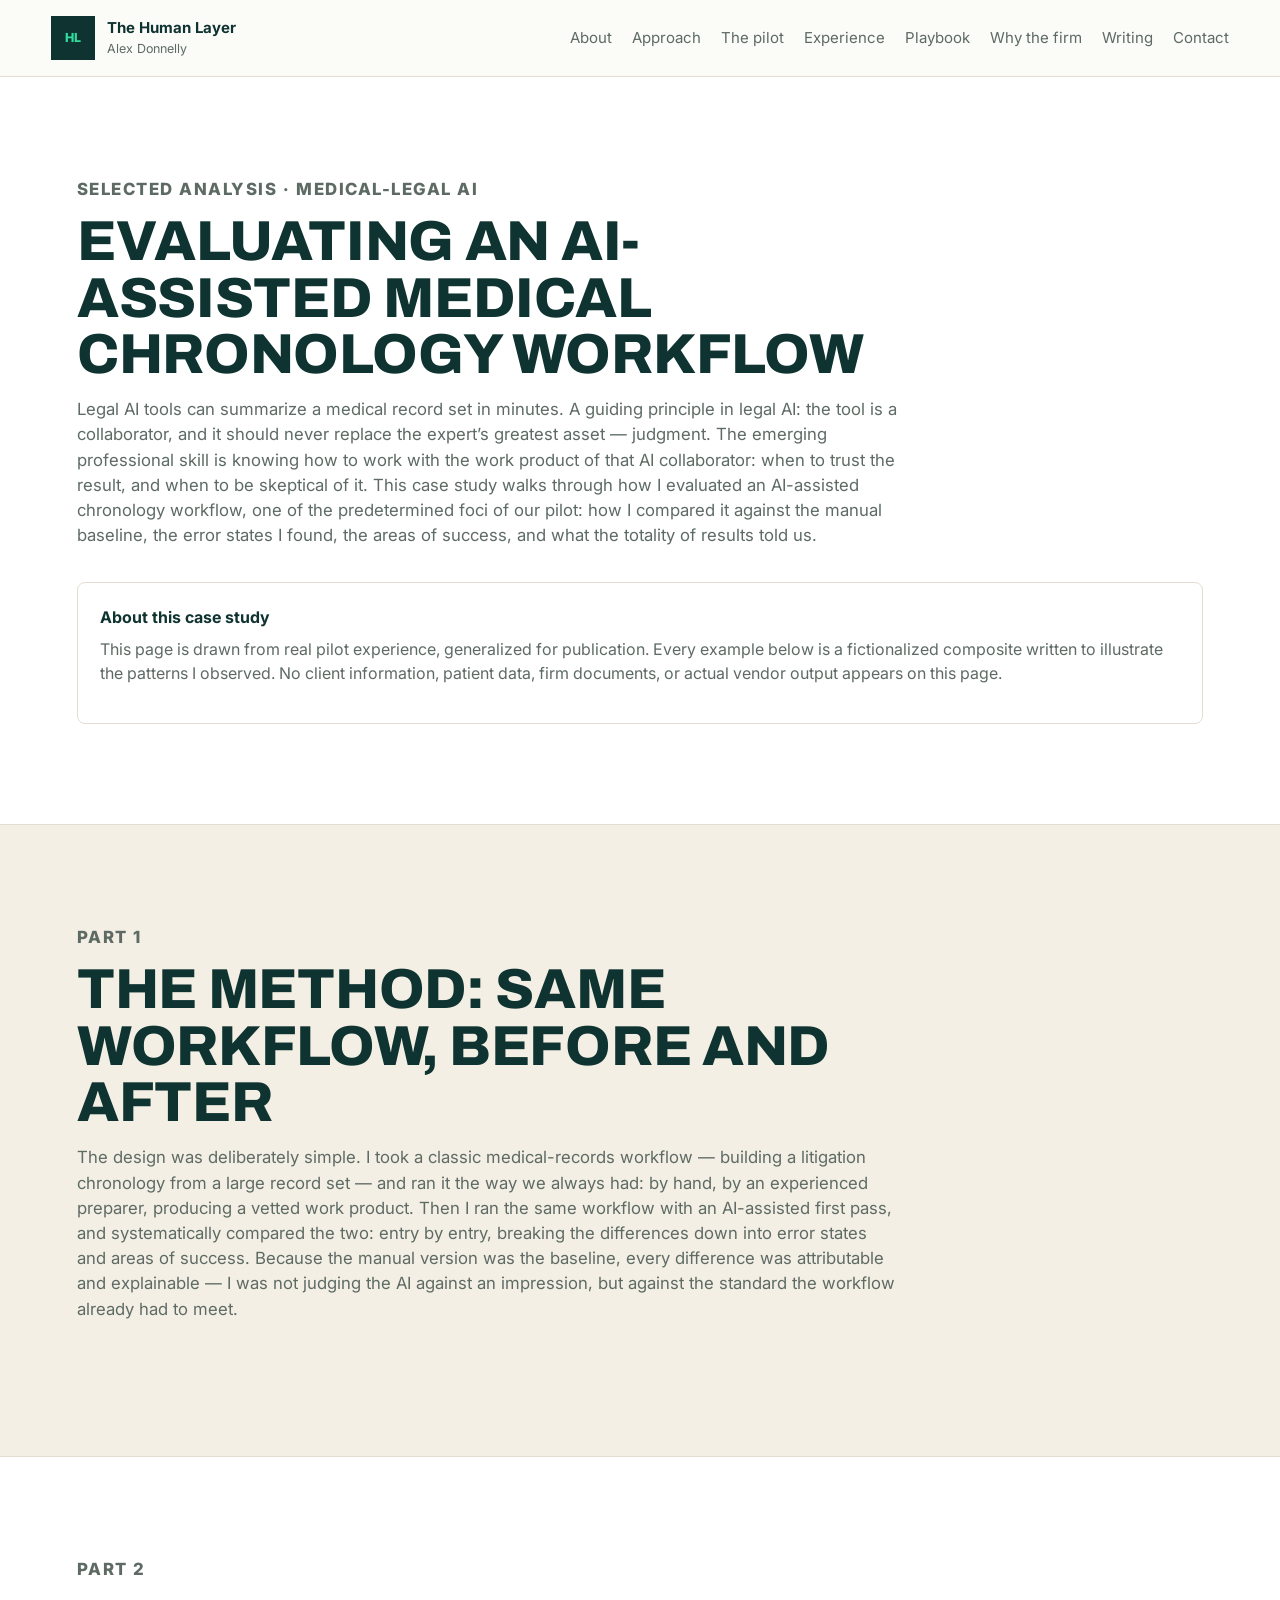
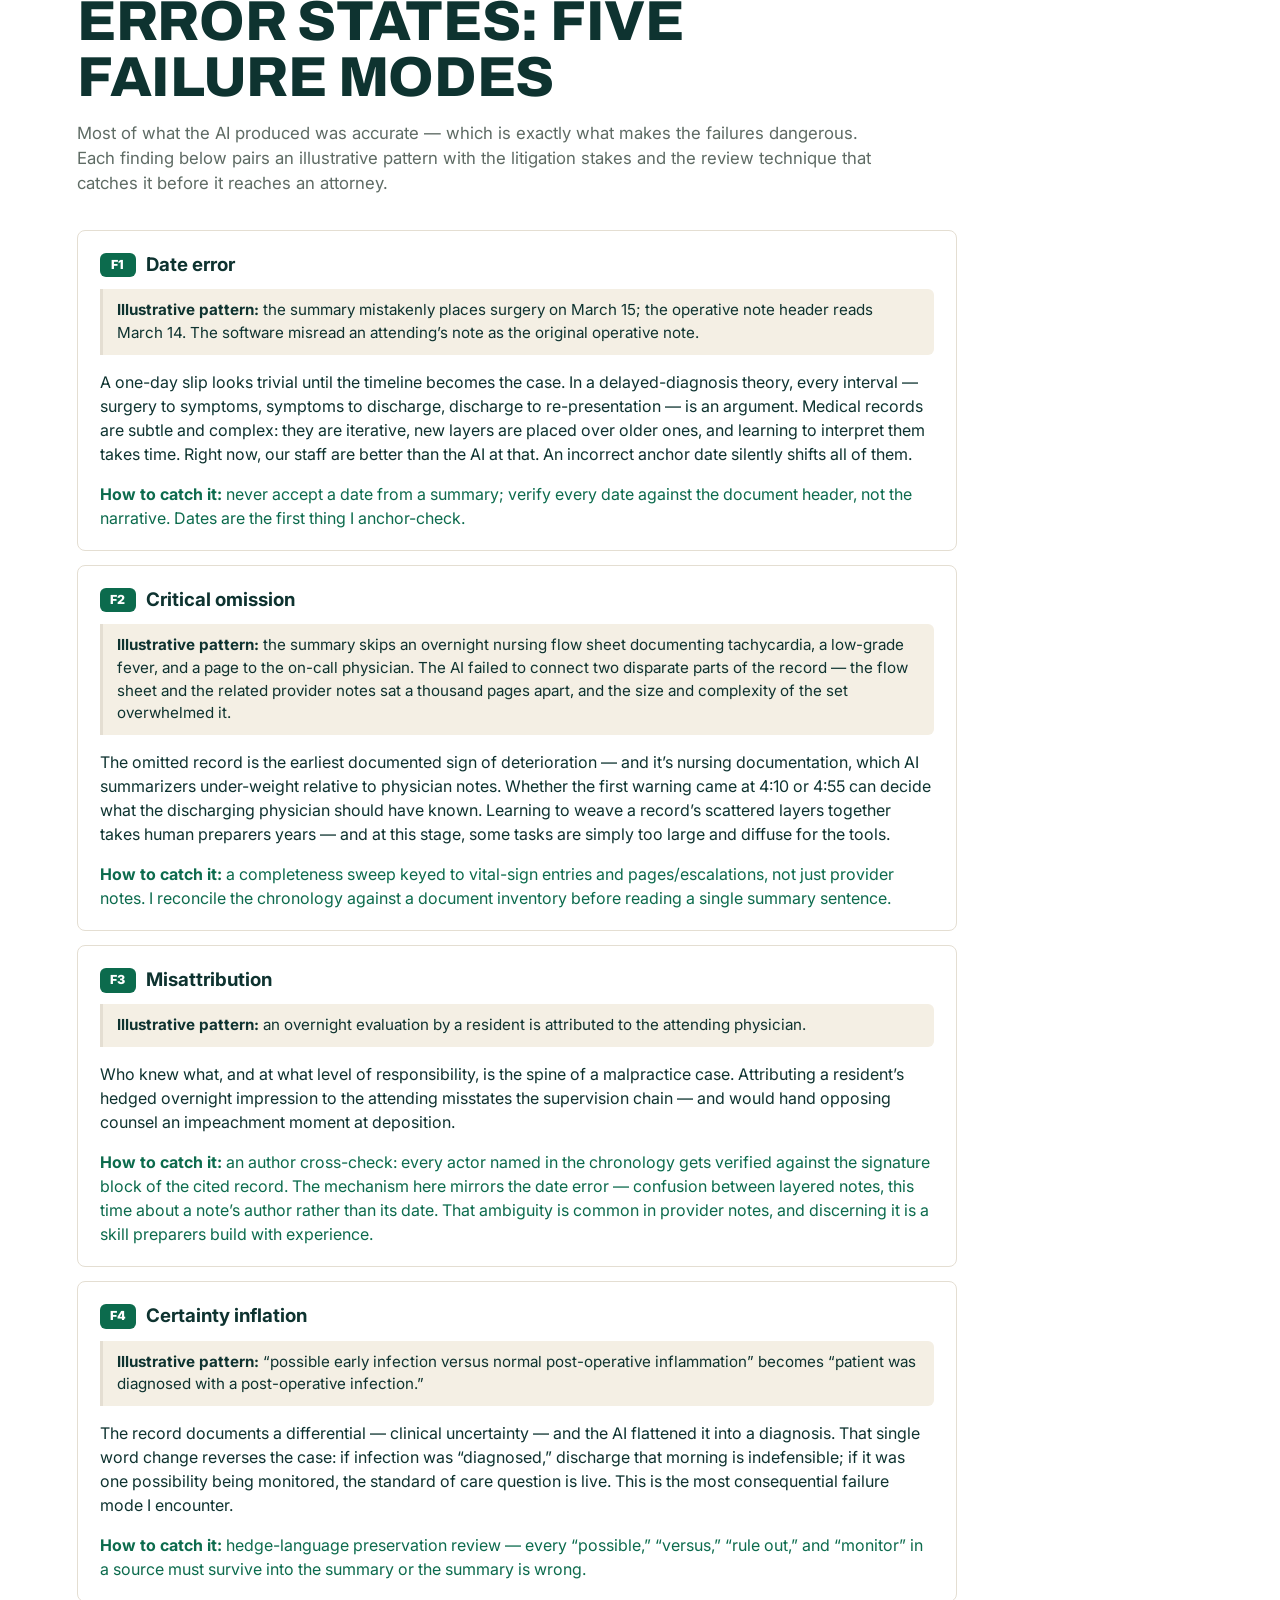
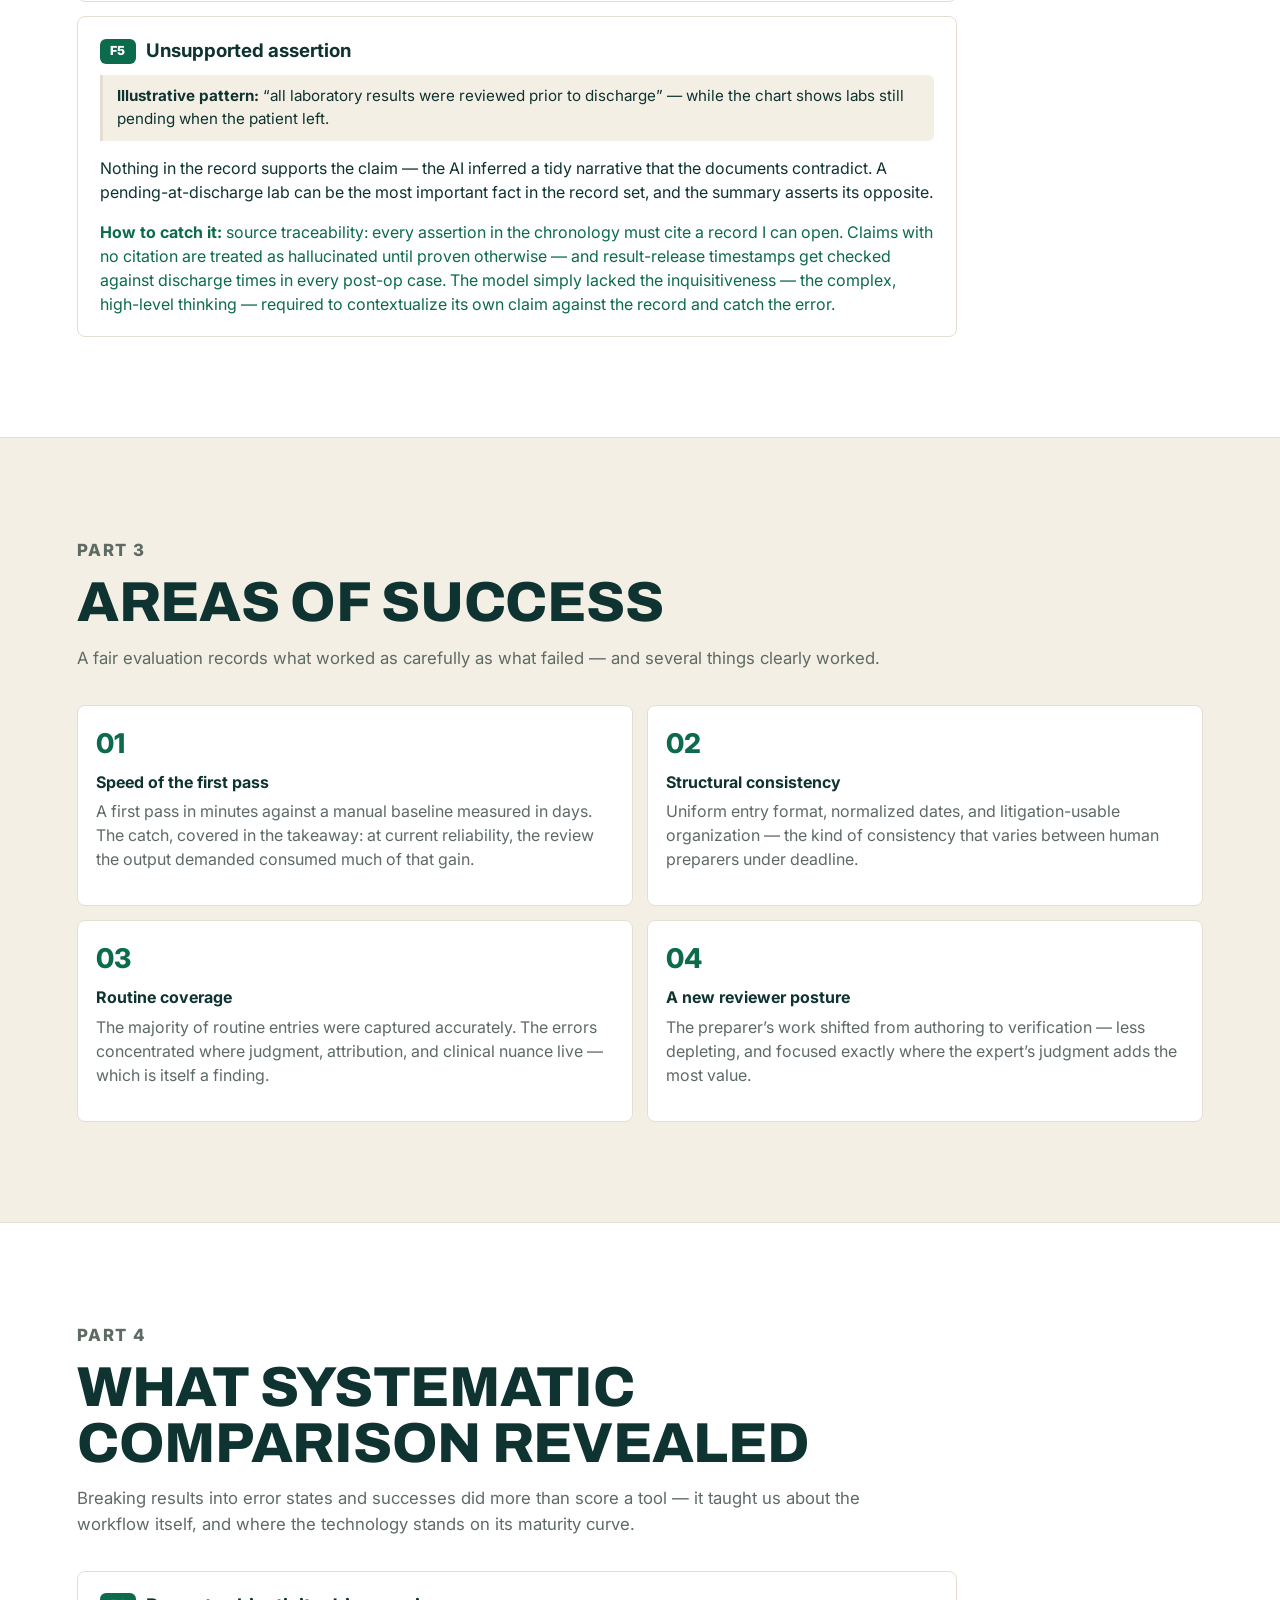
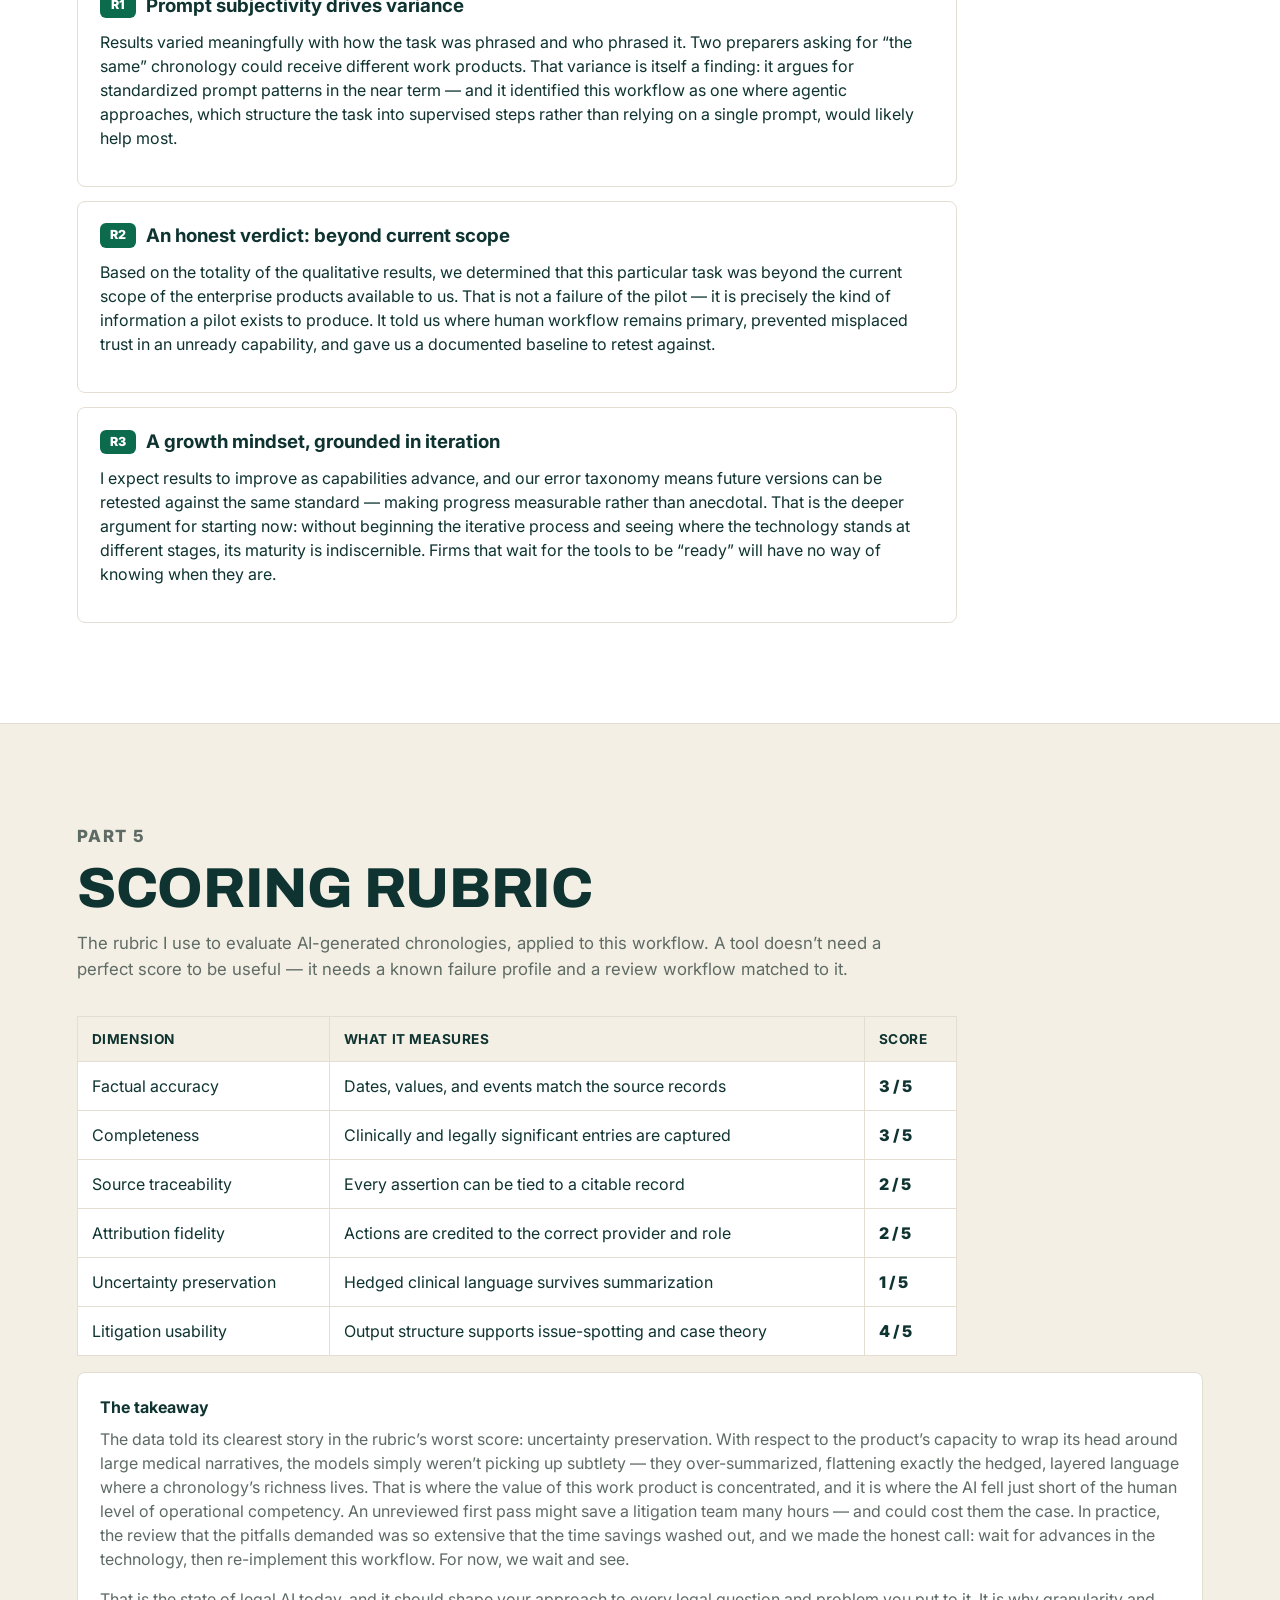
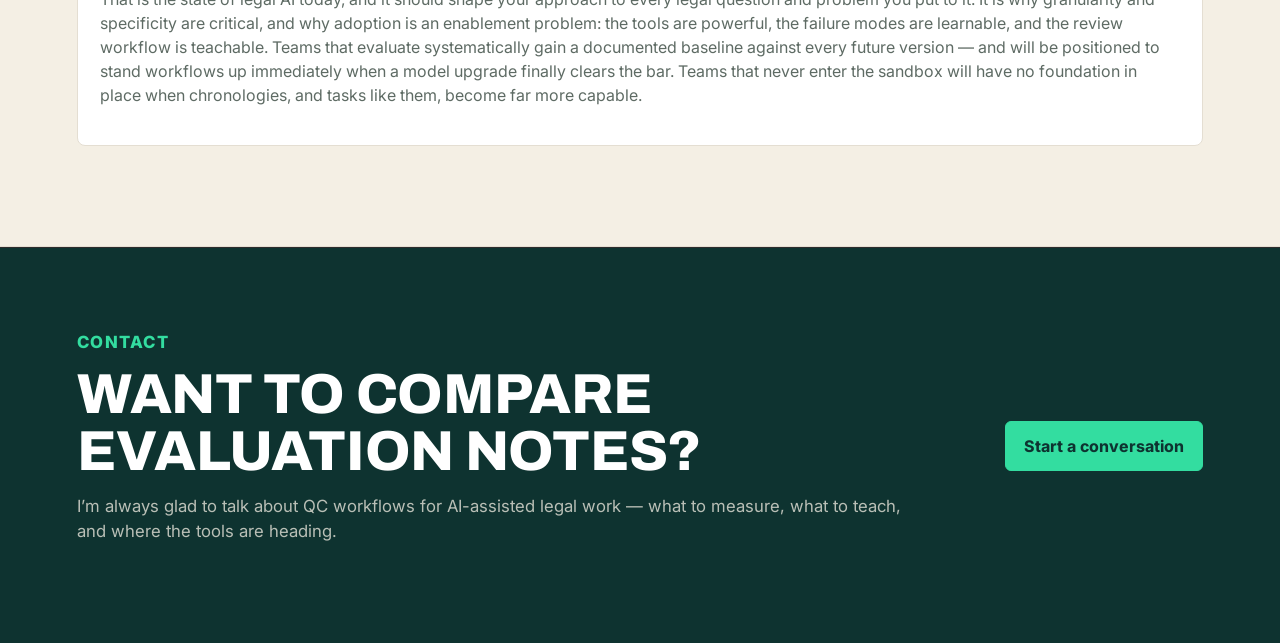
==== commit 59bfcc85: "brand" ====
--- a/chronology-analysis.html
+++ b/chronology-analysis.html
@@ -39,7 +39,7 @@
         <a href="index.html#pilot">The pilot</a>
         <a href="index.html#experience">Experience</a>
         <a href="index.html#playbook">Playbook</a>
-        <a href="index.html#why">Why Perkins Coie</a>
+        <a href="index.html#why">Why the firm</a>
         <a href="index.html#writing">Writing</a>
         <a href="index.html#contact">Contact</a>
       </nav>
